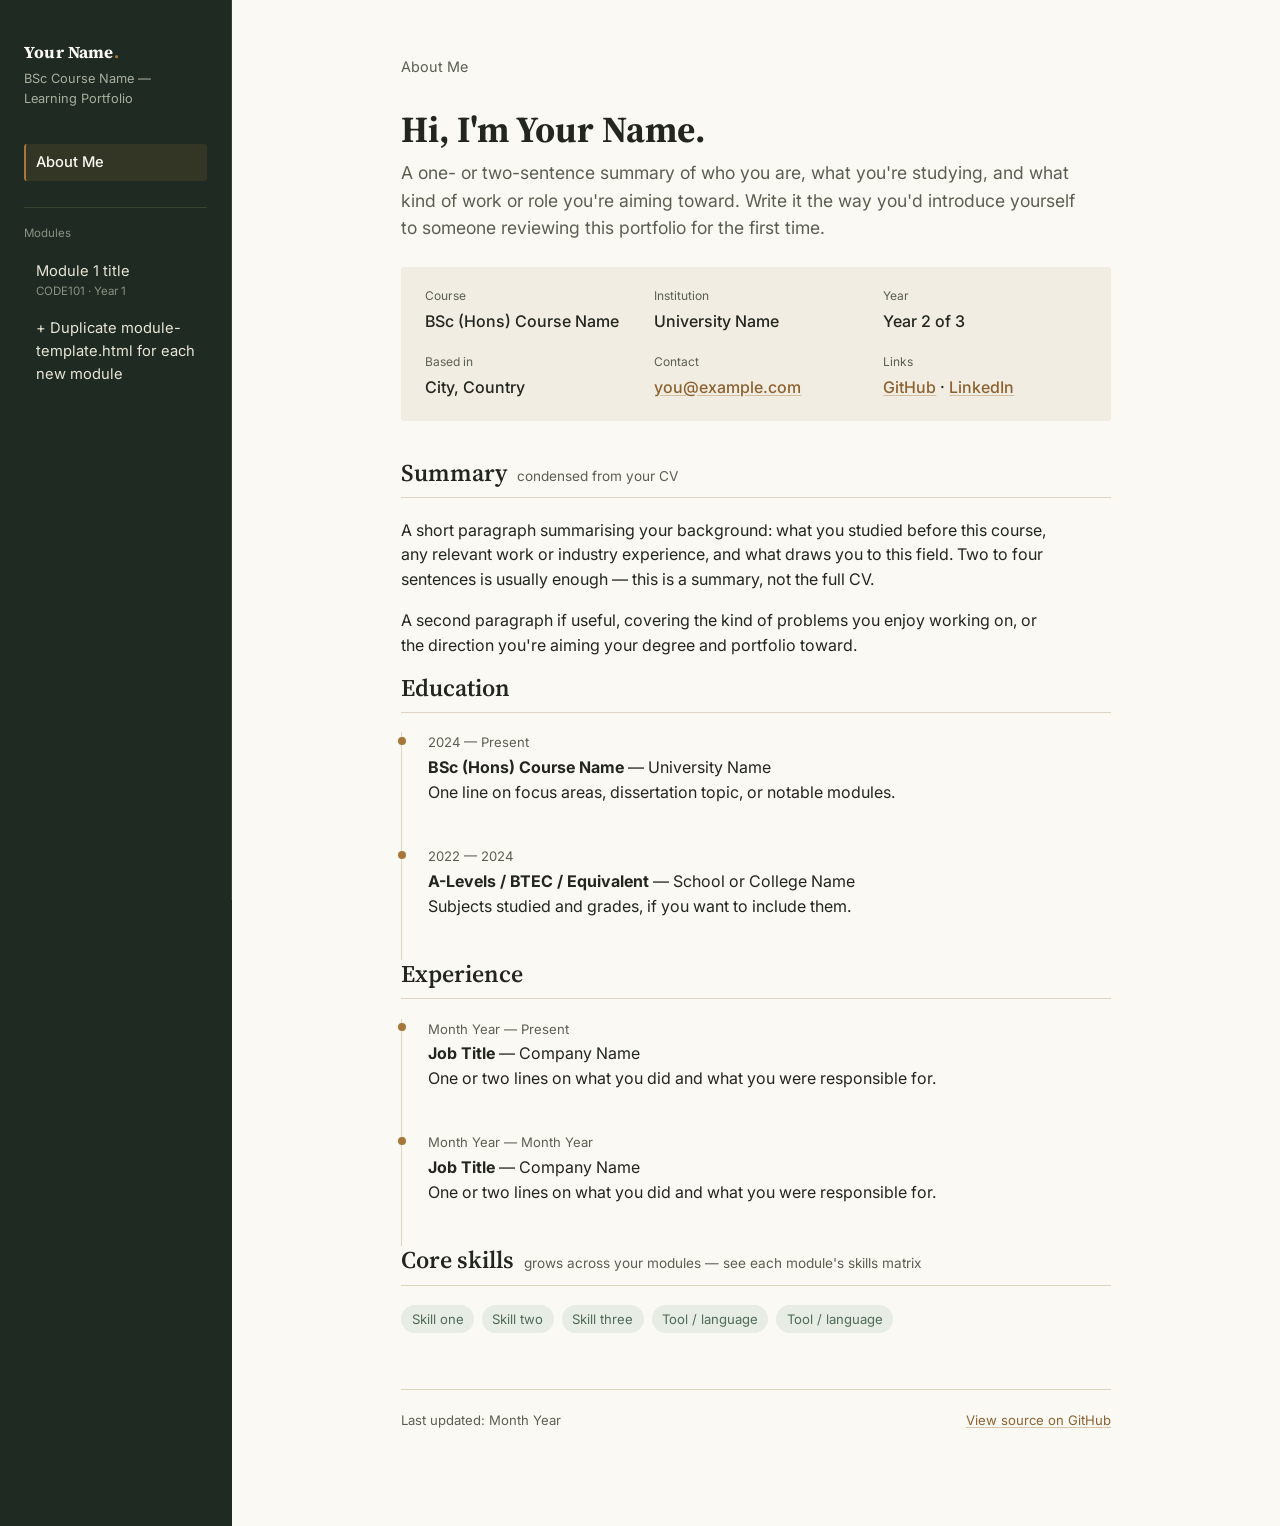
==== index.html @ b73e816d "Add files via upload" ====
<!DOCTYPE html>
<html lang="en">
<head>
<meta charset="UTF-8">
<meta name="viewport" content="width=device-width, initial-scale=1.0">
<title>About Me — Learning Portfolio</title>
<link rel="stylesheet" href="styles.css">
</head>
<body>
<div class="shell">

  <!-- ============ SPINE / NAV — copy this block, unchanged, onto every page ============ -->
  <aside class="spine">
    <p class="spine__mark">Your Name<span>.</span></p>
    <p class="spine__role">BSc Course Name — Learning Portfolio</p>

    <nav aria-label="Portfolio navigation">
      <ul>
        <li><a href="index.html" class="is-current">About Me</a></li>
      </ul>

      <p class="spine__section-label">Modules</p>
      <ul>
        <li>
          <a href="module-1.html">
            Module 1 title
            <span class="spine__module-code">CODE101 · Year 1</span>
          </a>
        </li>
        <li>
          <a href="module-template.html">
            + Duplicate module-template.html for each new module
          </a>
        </li>
      </ul>
    </nav>
  </aside>
  <!-- ============ END SPINE ============ -->

  <main class="page">
    <div class="page__inner">

      <p class="kicker">About Me</p>
      <h1>Hi, I'm Your Name.</h1>
      <p class="lede">
        A one- or two-sentence summary of who you are, what you're studying, and what
        kind of work or role you're aiming toward. Write it the way you'd introduce
        yourself to someone reviewing this portfolio for the first time.
      </p>

      <dl class="meta-grid">
        <div>
          <dt>Course</dt>
          <dd>BSc (Hons) Course Name</dd>
        </div>
        <div>
          <dt>Institution</dt>
          <dd>University Name</dd>
        </div>
        <div>
          <dt>Year</dt>
          <dd>Year 2 of 3</dd>
        </div>
        <div>
          <dt>Based in</dt>
          <dd>City, Country</dd>
        </div>
        <div>
          <dt>Contact</dt>
          <dd><a href="mailto:you@example.com">you@example.com</a></dd>
        </div>
        <div>
          <dt>Links</dt>
          <dd><a href="https://github.com/yourusername">GitHub</a> · <a href="https://linkedin.com/in/yourusername">LinkedIn</a></dd>
        </div>
      </dl>

      <section>
        <div class="section-heading">
          <h2>Summary</h2>
          <span class="hint">condensed from your CV</span>
        </div>
        <p>
          A short paragraph summarising your background: what you studied before this
          course, any relevant work or industry experience, and what draws you to this
          field. Two to four sentences is usually enough — this is a summary, not the
          full CV.
        </p>
        <p>
          A second paragraph if useful, covering the kind of problems you enjoy working
          on, or the direction you're aiming your degree and portfolio toward.
        </p>
      </section>

      <section>
        <div class="section-heading">
          <h2>Education</h2>
        </div>
        <ul class="timeline">
          <li>
            <span class="when">2024 — Present</span>
            <strong>BSc (Hons) Course Name</strong> — University Name
            <p>One line on focus areas, dissertation topic, or notable modules.</p>
          </li>
          <li>
            <span class="when">2022 — 2024</span>
            <strong>A-Levels / BTEC / Equivalent</strong> — School or College Name
            <p>Subjects studied and grades, if you want to include them.</p>
          </li>
        </ul>
      </section>

      <section>
        <div class="section-heading">
          <h2>Experience</h2>
        </div>
        <ul class="timeline">
          <li>
            <span class="when">Month Year — Present</span>
            <strong>Job Title</strong> — Company Name
            <p>One or two lines on what you did and what you were responsible for.</p>
          </li>
          <li>
            <span class="when">Month Year — Month Year</span>
            <strong>Job Title</strong> — Company Name
            <p>One or two lines on what you did and what you were responsible for.</p>
          </li>
        </ul>
      </section>

      <section>
        <div class="section-heading">
          <h2>Core skills</h2>
          <span class="hint">grows across your modules — see each module's skills matrix</span>
        </div>
        <div class="tag-row">
          <span class="tag">Skill one</span>
          <span class="tag">Skill two</span>
          <span class="tag">Skill three</span>
          <span class="tag">Tool / language</span>
          <span class="tag">Tool / language</span>
        </div>
      </section>

      <footer class="page-footer">
        <span>Last updated: Month Year</span>
        <span><a href="https://github.com/yourusername/yourrepo">View source on GitHub</a></span>
      </footer>

    </div>
  </main>
</div>
</body>
</html>
---- styles.css ----
/* ===================================================================
   Learning Portfolio — shared stylesheet
   Concept: the site is a bound notebook. The dark "spine" on the left
   is the nav (chapter tabs); the warm paper area is the page content.
   =================================================================== */

@import url('https://fonts.googleapis.com/css2?family=Source+Serif+4:opsz,wght@8..60,400;8..60,600;8..60,700&family=Inter:wght@400;500;600&display=swap');

:root{
  --cover: #1E2A22;      /* notebook cover / spine */
  --cover-line: #33452F; /* hairline on the spine */
  --paper: #FBF9F4;      /* page background */
  --paper-shade: #F1EDE2;/* recessed panels on the page */
  --ink: #22261F;        /* body text */
  --ink-soft: #5B5F52;   /* secondary text */
  --accent: #A8763A;     /* brass — links, markers, current chapter */
  --accent-dark: #8C6230;
  --moss: #4F6B57;       /* skill tags, secondary accent */
  --moss-bg: #E7ECE4;
  --rule: #DCD5C4;       /* hairline rules on paper */
  --paper-on-cover: #E9E4D6; /* text on the dark spine */
  --radius: 3px;
  --serif: "Source Serif 4", Georgia, serif;
  --sans: "Inter", -apple-system, BlinkMacSystemFont, "Segoe UI", sans-serif;
}

*{ box-sizing: border-box; }

html{ scroll-behavior: smooth; }

body{
  margin: 0;
  font-family: var(--sans);
  color: var(--ink);
  background: var(--cover);
  line-height: 1.55;
}

a{ color: var(--accent-dark); text-decoration-color: rgba(168,118,58,0.4); text-underline-offset: 2px; }
a:hover{ color: var(--accent); }
a:focus-visible, button:focus-visible, summary:focus-visible{
  outline: 2px solid var(--accent);
  outline-offset: 2px;
}

/* ---------- Layout shell: spine + page ---------- */

.shell{
  display: flex;
  min-height: 100vh;
}

.spine{
  flex: 0 0 232px;
  background: var(--cover);
  color: var(--paper-on-cover);
  padding: 2.5rem 1.5rem 2rem;
  position: sticky;
  top: 0;
  height: 100vh;
  overflow-y: auto;
  border-right: 1px solid var(--cover-line);
}

.spine__mark{
  font-family: var(--serif);
  font-weight: 700;
  font-size: 1.05rem;
  color: var(--paper);
  letter-spacing: 0.01em;
  margin: 0 0 0.2rem;
}

.spine__mark span{ color: var(--accent); }

.spine__role{
  font-size: 0.8rem;
  color: #A9AF9E;
  margin: 0 0 2.2rem;
}

.spine__section-label{
  font-size: 0.72rem;
  color: #8B9282;
  margin: 1.6rem 0 0.6rem;
  padding-top: 1.1rem;
  border-top: 1px solid var(--cover-line);
}

.spine nav ul{
  list-style: none;
  margin: 0;
  padding: 0;
}

.spine nav li + li{ margin-top: 0.15rem; }

.spine nav a{
  display: block;
  padding: 0.45rem 0.6rem;
  border-radius: var(--radius);
  color: var(--paper-on-cover);
  text-decoration: none;
  font-size: 0.92rem;
  border-left: 2px solid transparent;
  transition: background 0.15s ease, border-color 0.15s ease;
}

.spine nav a:hover{ background: rgba(255,255,255,0.05); }

.spine nav a.is-current{
  color: var(--paper);
  border-left-color: var(--accent);
  background: rgba(168,118,58,0.15);
  font-weight: 500;
}

.spine__module-code{
  display: block;
  font-size: 0.72rem;
  color: #8B9282;
}

.page{
  flex: 1;
  background: var(--paper);
  min-width: 0;
}

.page__inner{
  max-width: 780px;
  margin: 0 auto;
  padding: 3.5rem 2.2rem 6rem;
}

/* ---------- Typography ---------- */

h1, h2, h3{
  font-family: var(--serif);
  color: var(--ink);
  line-height: 1.2;
  margin: 0 0 0.5rem;
}

h1{ font-size: 2.3rem; font-weight: 700; }
h2{ font-size: 1.5rem; font-weight: 600; margin-top: 3rem; }
h3{ font-size: 1.15rem; font-weight: 600; margin-top: 1.6rem; }

.kicker{
  font-family: var(--sans);
  font-size: 0.9rem;
  color: var(--ink-soft);
  margin: 0 0 1.8rem;
}

p{ margin: 0 0 1rem; max-width: 66ch; }

.lede{
  font-size: 1.1rem;
  color: var(--ink-soft);
  max-width: 62ch;
}

section + section{ margin-top: 0; }

.section-heading{
  display: flex;
  align-items: baseline;
  gap: 0.6rem;
  border-bottom: 1px solid var(--rule);
  padding-bottom: 0.6rem;
  margin-bottom: 1.2rem;
}

.section-heading h2{ margin: 0; }

.section-heading .hint{
  font-size: 0.85rem;
  color: var(--ink-soft);
  font-family: var(--sans);
}

/* ---------- About page: CV summary ---------- */

.meta-grid{
  display: grid;
  grid-template-columns: repeat(auto-fit, minmax(160px, 1fr));
  gap: 1.2rem 1.6rem;
  margin: 1.6rem 0 2.4rem;
  padding: 1.3rem 1.5rem;
  background: var(--paper-shade);
  border-radius: var(--radius);
}

.meta-grid dt{
  font-size: 0.75rem;
  color: var(--ink-soft);
  margin-bottom: 0.2rem;
}

.meta-grid dd{
  margin: 0;
  font-weight: 500;
}

.timeline{
  list-style: none;
  margin: 0;
  padding: 0;
  border-left: 1px solid var(--rule);
}

.timeline li{
  position: relative;
  padding: 0 0 1.6rem 1.6rem;
}

.timeline li::before{
  content: "";
  position: absolute;
  left: -4.5px;
  top: 0.3rem;
  width: 8px;
  height: 8px;
  border-radius: 50%;
  background: var(--accent);
}

.timeline .when{
  display: block;
  font-size: 0.82rem;
  color: var(--ink-soft);
  margin-bottom: 0.15rem;
}

.tag-row{
  display: flex;
  flex-wrap: wrap;
  gap: 0.5rem;
  margin: 0.4rem 0 0;
}

.tag{
  display: inline-block;
  font-size: 0.82rem;
  padding: 0.25rem 0.65rem;
  background: var(--moss-bg);
  color: var(--moss);
  border-radius: 999px;
}

/* ---------- Module pages ---------- */

.module-header{
  border-bottom: 1px solid var(--rule);
  padding-bottom: 1.6rem;
  margin-bottom: 2rem;
}

.module-header .code{
  font-size: 0.85rem;
  color: var(--accent-dark);
  font-weight: 600;
}

.outcome-list{
  margin: 0;
  padding: 0;
  list-style: none;
  counter-reset: outcome;
}

.outcome-list li{
  counter-increment: outcome;
  position: relative;
  padding-left: 2.2rem;
  margin-bottom: 0.9rem;
}

.outcome-list li::before{
  content: counter(outcome);
  position: absolute;
  left: 0;
  top: 0;
  width: 1.5rem;
  height: 1.5rem;
  border: 1px solid var(--accent);
  color: var(--accent-dark);
  border-radius: 50%;
  font-size: 0.78rem;
  font-family: var(--sans);
  font-weight: 600;
  display: flex;
  align-items: center;
  justify-content: center;
}

.artefact-grid{
  display: grid;
  grid-template-columns: repeat(auto-fit, minmax(220px, 1fr));
  gap: 1.1rem;
  margin: 0 0 1rem;
}

.artefact-card{
  border: 1px solid var(--rule);
  border-radius: var(--radius);
  padding: 1.1rem 1.2rem;
  background: var(--paper);
}

.artefact-card h3{ margin-top: 0; font-size: 1.02rem; }

.artefact-card .desc{ font-size: 0.93rem; color: var(--ink-soft); margin-bottom: 0.7rem; }

.feedback{
  font-size: 0.88rem;
  border-left: 2px solid var(--moss);
  padding-left: 0.7rem;
  color: var(--ink);
  background: var(--moss-bg);
  padding: 0.5rem 0.7rem;
  border-radius: 0 var(--radius) var(--radius) 0;
}

.feedback .who{ font-weight: 600; display: block; margin-bottom: 0.1rem; font-size: 0.82rem; color: var(--moss); }

.reflection{
  background: var(--paper-shade);
  padding: 1.4rem 1.6rem;
  border-radius: var(--radius);
}

.reflection p:last-child{ margin-bottom: 0; }

.log-entry{
  border-bottom: 1px solid var(--rule);
  padding: 1.1rem 0;
}

.log-entry:last-child{ border-bottom: none; }

.log-entry__meta{
  display: flex;
  gap: 1rem;
  flex-wrap: wrap;
  font-size: 0.82rem;
  color: var(--ink-soft);
  margin-bottom: 0.4rem;
}

.log-entry__meta .date{ font-weight: 600; color: var(--ink); }

.log-entry ul{ margin: 0.4rem 0 0; padding-left: 1.2rem; }
.log-entry li{ margin-bottom: 0.25rem; }

table.skills-matrix{
  width: 100%;
  border-collapse: collapse;
  font-size: 0.92rem;
  margin-bottom: 0.5rem;
}

.skills-matrix th, .skills-matrix td{
  text-align: left;
  padding: 0.6rem 0.7rem;
  border-bottom: 1px solid var(--rule);
  vertical-align: top;
}

.skills-matrix th{
  font-size: 0.78rem;
  color: var(--ink-soft);
  font-weight: 600;
  border-bottom: 1px solid var(--ink-soft);
}

.rating{
  display: inline-flex;
  gap: 3px;
}

.rating i{
  width: 8px; height: 8px; border-radius: 50%;
  background: var(--rule);
  display: inline-block;
}

.rating i.filled{ background: var(--accent); }

.action-plan{
  background: var(--paper-shade);
  padding: 1.2rem 1.4rem;
  border-radius: var(--radius);
}

.action-plan ul{ margin: 0; padding-left: 1.2rem; }
.action-plan li{ margin-bottom: 0.5rem; }

footer.page-footer{
  margin-top: 3.5rem;
  padding-top: 1.2rem;
  border-top: 1px solid var(--rule);
  font-size: 0.82rem;
  color: var(--ink-soft);
  display: flex;
  justify-content: space-between;
  gap: 1rem;
  flex-wrap: wrap;
}

/* ---------- Mobile: spine collapses to a top bar ---------- */

@media (max-width: 820px){
  .shell{ flex-direction: column; }

  .spine{
    position: static;
    height: auto;
    width: 100%;
    flex: none;
    padding: 1.4rem 1.4rem 1.2rem;
    border-right: none;
    border-bottom: 1px solid var(--cover-line);
  }

  .spine__section-label:first-of-type{ border-top: none; padding-top: 0; }

  .page__inner{ padding: 2.4rem 1.3rem 4rem; }

  h1{ font-size: 1.9rem; }
}

@media (prefers-reduced-motion: reduce){
  html{ scroll-behavior: auto; }
  *{ transition: none !important; }
}
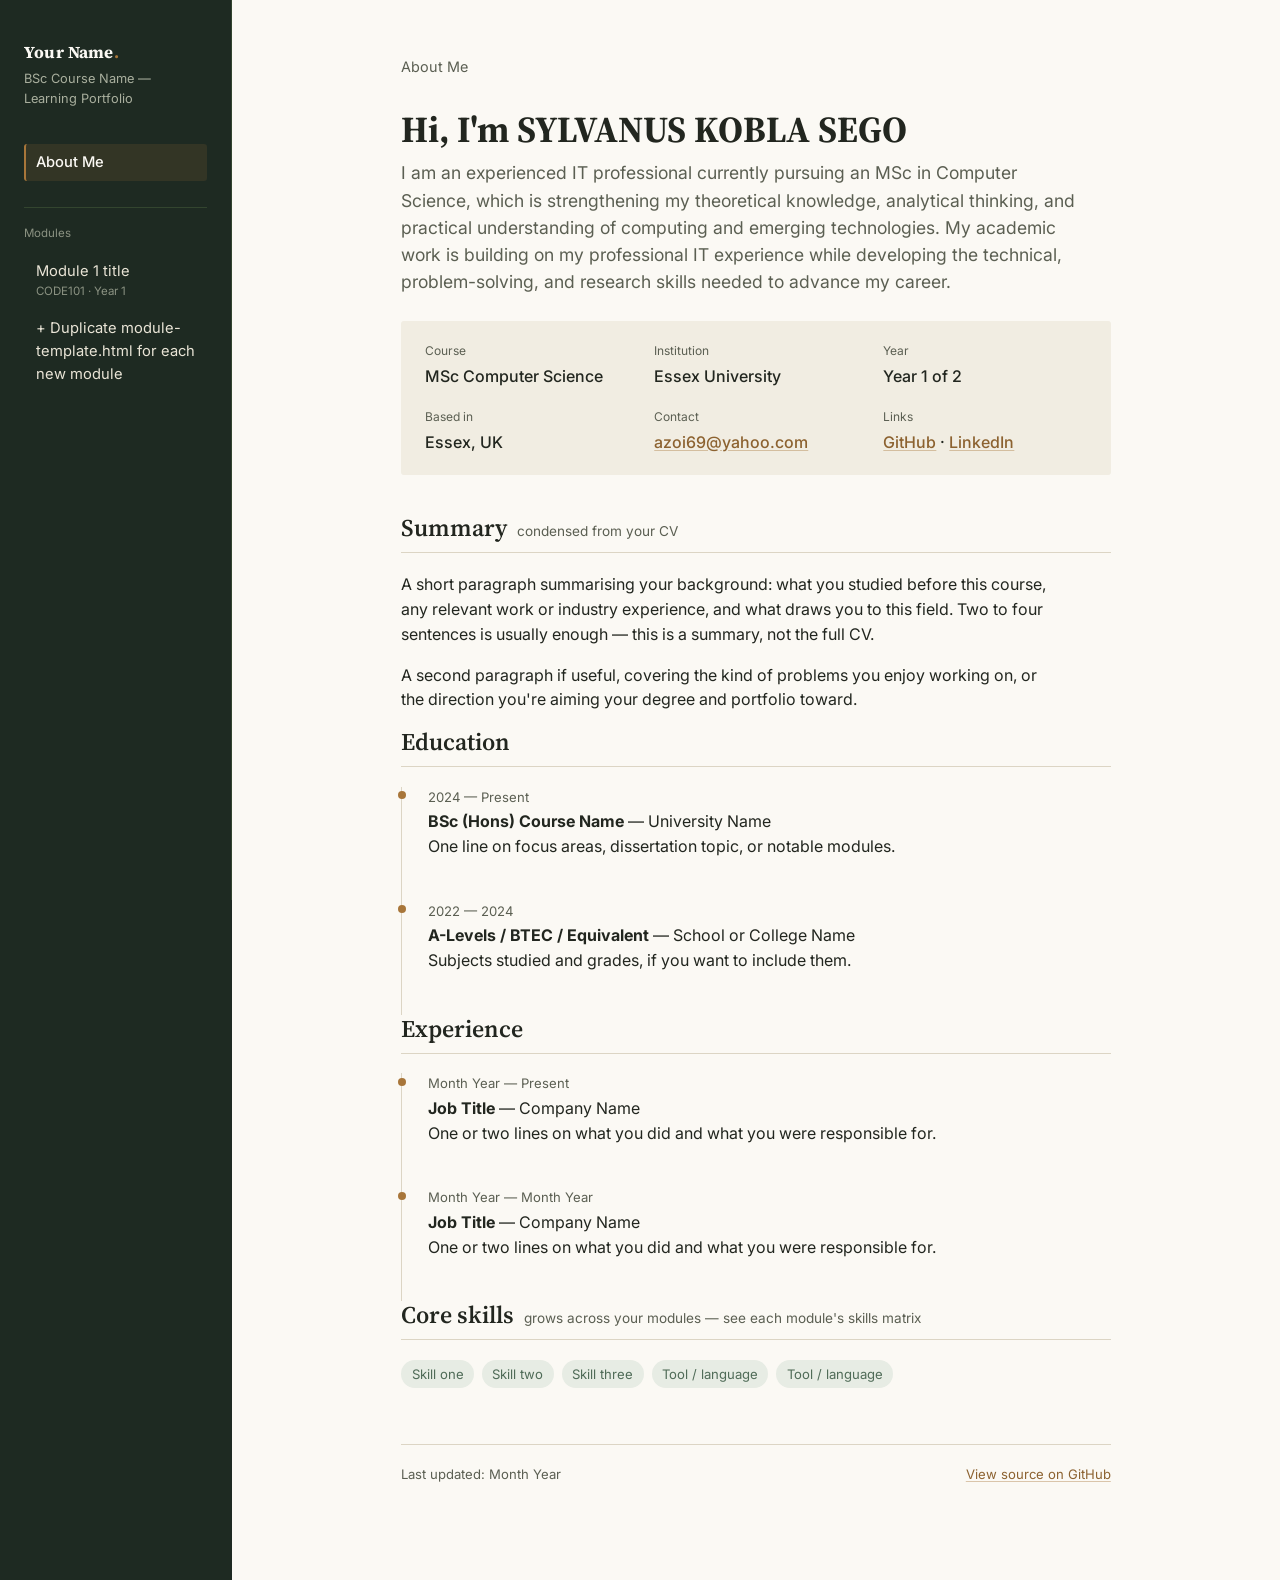
==== commit b4fe3fa3: "Update index.html" ====
--- a/index.html
+++ b/index.html
@@ -41,37 +41,39 @@
     <div class="page__inner">
 
       <p class="kicker">About Me</p>
-      <h1>Hi, I'm Your Name.</h1>
+      <h1>Hi, I'm SYLVANUS KOBLA SEGO</h1>
       <p class="lede">
-        A one- or two-sentence summary of who you are, what you're studying, and what
-        kind of work or role you're aiming toward. Write it the way you'd introduce
-        yourself to someone reviewing this portfolio for the first time.
+        I am an experienced IT professional currently pursuing an MSc in Computer Science, 
+        which is strengthening my theoretical knowledge, analytical thinking, and practical 
+        understanding of computing and emerging technologies. My academic work is building on 
+        my professional IT experience while developing the technical, problem-solving, and 
+        research skills needed to advance my career.
       </p>
 
       <dl class="meta-grid">
         <div>
           <dt>Course</dt>
-          <dd>BSc (Hons) Course Name</dd>
+          <dd>MSc Computer Science</dd>
         </div>
         <div>
           <dt>Institution</dt>
-          <dd>University Name</dd>
+          <dd>Essex University</dd>
         </div>
         <div>
           <dt>Year</dt>
-          <dd>Year 2 of 3</dd>
+          <dd>Year 1 of 2</dd>
         </div>
         <div>
           <dt>Based in</dt>
-          <dd>City, Country</dd>
+          <dd>Essex, UK</dd>
         </div>
         <div>
           <dt>Contact</dt>
-          <dd><a href="mailto:you@example.com">you@example.com</a></dd>
+          <dd><a href="mailto:azoi69@yahoo.com">azoi69@yahoo.com</a></dd>
         </div>
         <div>
           <dt>Links</dt>
-          <dd><a href="https://github.com/yourusername">GitHub</a> · <a href="https://linkedin.com/in/yourusername">LinkedIn</a></dd>
+          <dd><a href="https://github.com/siva-tadigh">GitHub</a> · <a href="https://linkedin.com/in/yourusername">LinkedIn</a></dd>
         </div>
       </dl>
 
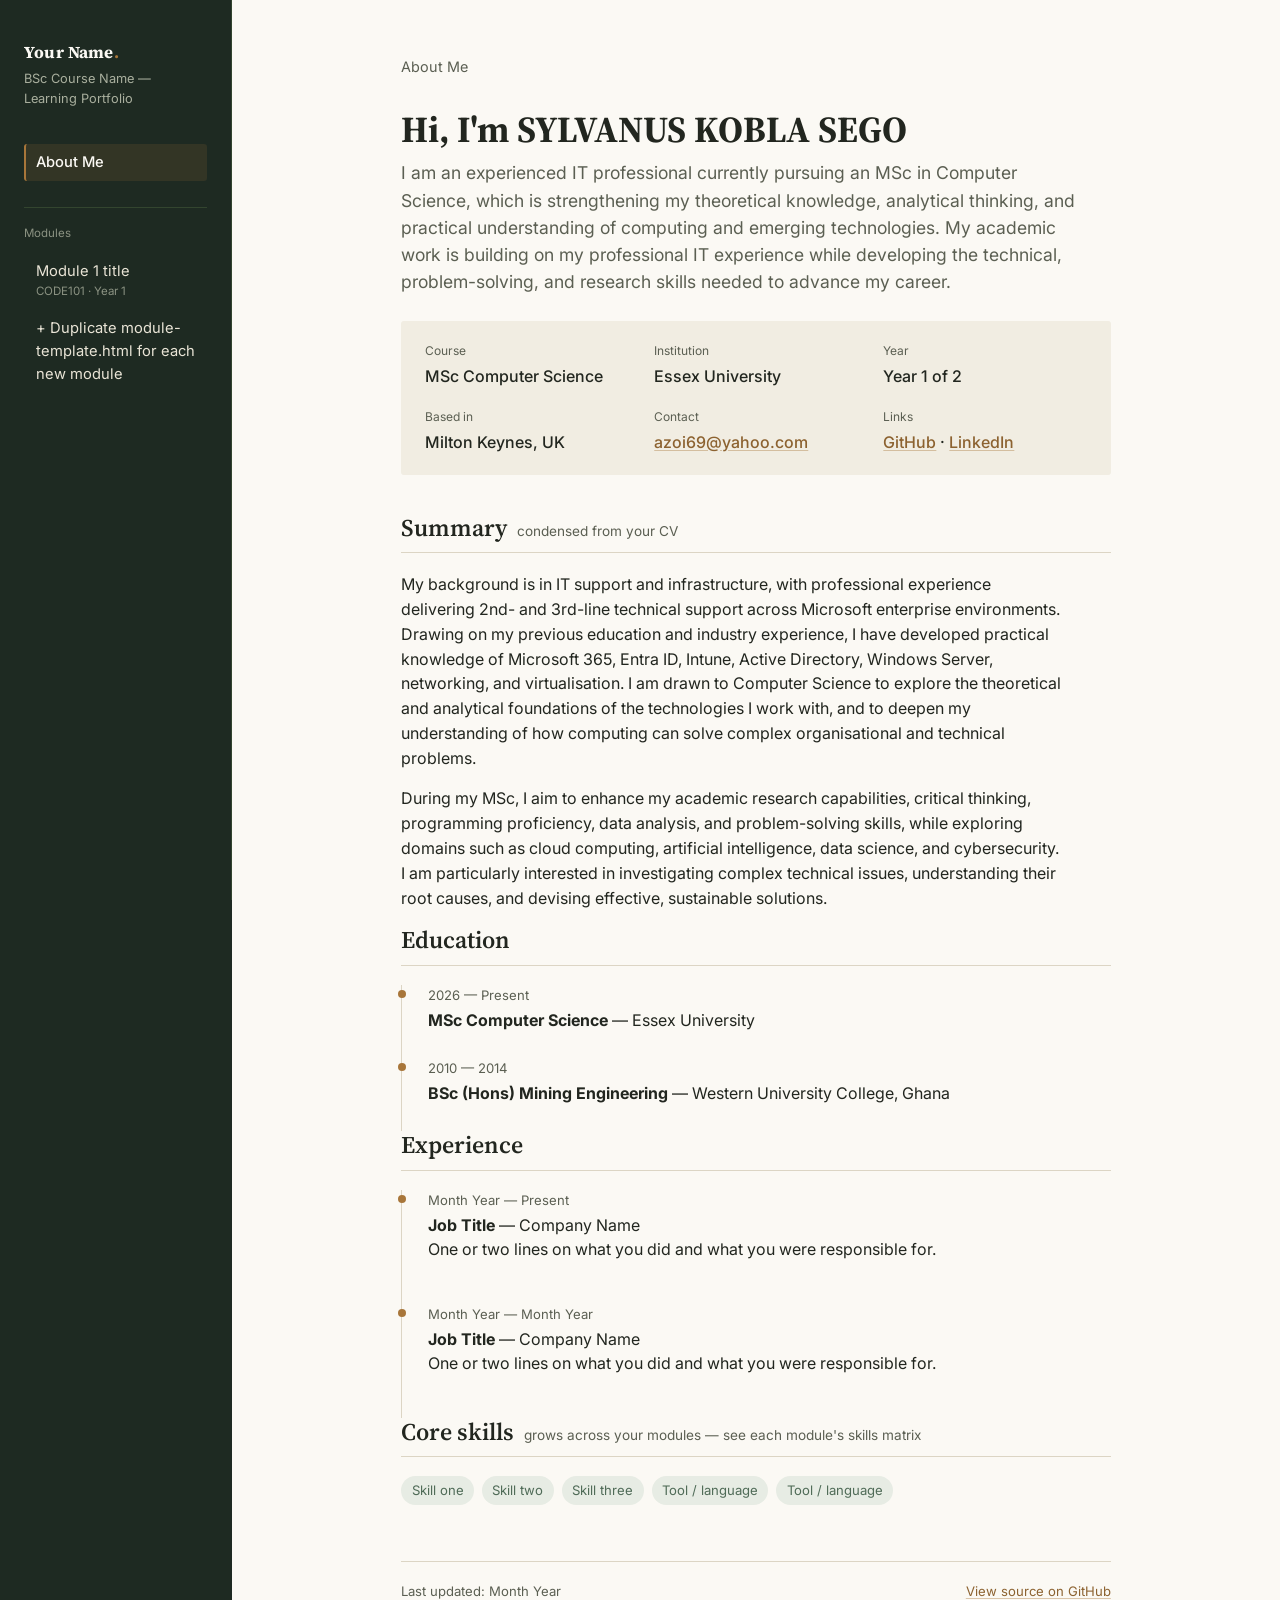
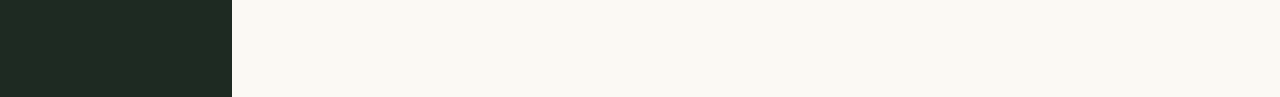
==== commit 4cf802ee: "Summary and education details updated in index.html to reflect current academic pursuits and profess" ====
--- a/index.html
+++ b/index.html
@@ -65,7 +65,7 @@
         </div>
         <div>
           <dt>Based in</dt>
-          <dd>Essex, UK</dd>
+          <dd>Milton Keynes, UK</dd>
         </div>
         <div>
           <dt>Contact</dt>
@@ -83,14 +83,21 @@
           <span class="hint">condensed from your CV</span>
         </div>
         <p>
-          A short paragraph summarising your background: what you studied before this
-          course, any relevant work or industry experience, and what draws you to this
-          field. Two to four sentences is usually enough — this is a summary, not the
-          full CV.
+          My background is in IT support and infrastructure, with professional experience 
+          delivering 2nd- and 3rd-line technical support across Microsoft enterprise 
+          environments. Drawing on my previous education and industry experience, I have developed 
+          practical knowledge of Microsoft 365, Entra ID, Intune, Active Directory, Windows 
+          Server, networking, and virtualisation. I am drawn to Computer Science to explore the 
+          theoretical and analytical foundations of the technologies I work with, and to
+          deepen my understanding of how computing can solve complex organisational and 
+          technical problems.
         </p>
         <p>
-          A second paragraph if useful, covering the kind of problems you enjoy working
-          on, or the direction you're aiming your degree and portfolio toward.
+         During my MSc, I aim to enhance my academic research capabilities, critical thinking,
+         programming proficiency, data analysis, and problem-solving skills, while exploring 
+         domains such as cloud computing, artificial intelligence, data science, and 
+         cybersecurity. I am particularly interested in investigating complex technical 
+         issues, understanding their root causes, and devising effective, sustainable solutions.
         </p>
       </section>
 
@@ -100,14 +107,12 @@
         </div>
         <ul class="timeline">
           <li>
-            <span class="when">2024 — Present</span>
-            <strong>BSc (Hons) Course Name</strong> — University Name
-            <p>One line on focus areas, dissertation topic, or notable modules.</p>
+            <span class="when">2026 — Present</span>
+            <strong>MSc Computer Science</strong> — Essex University
           </li>
           <li>
-            <span class="when">2022 — 2024</span>
-            <strong>A-Levels / BTEC / Equivalent</strong> — School or College Name
-            <p>Subjects studied and grades, if you want to include them.</p>
+            <span class="when">2010 — 2014</span>
+            <strong>BSc (Hons) Mining Engineering</strong> — Western University College, Ghana
           </li>
         </ul>
       </section>
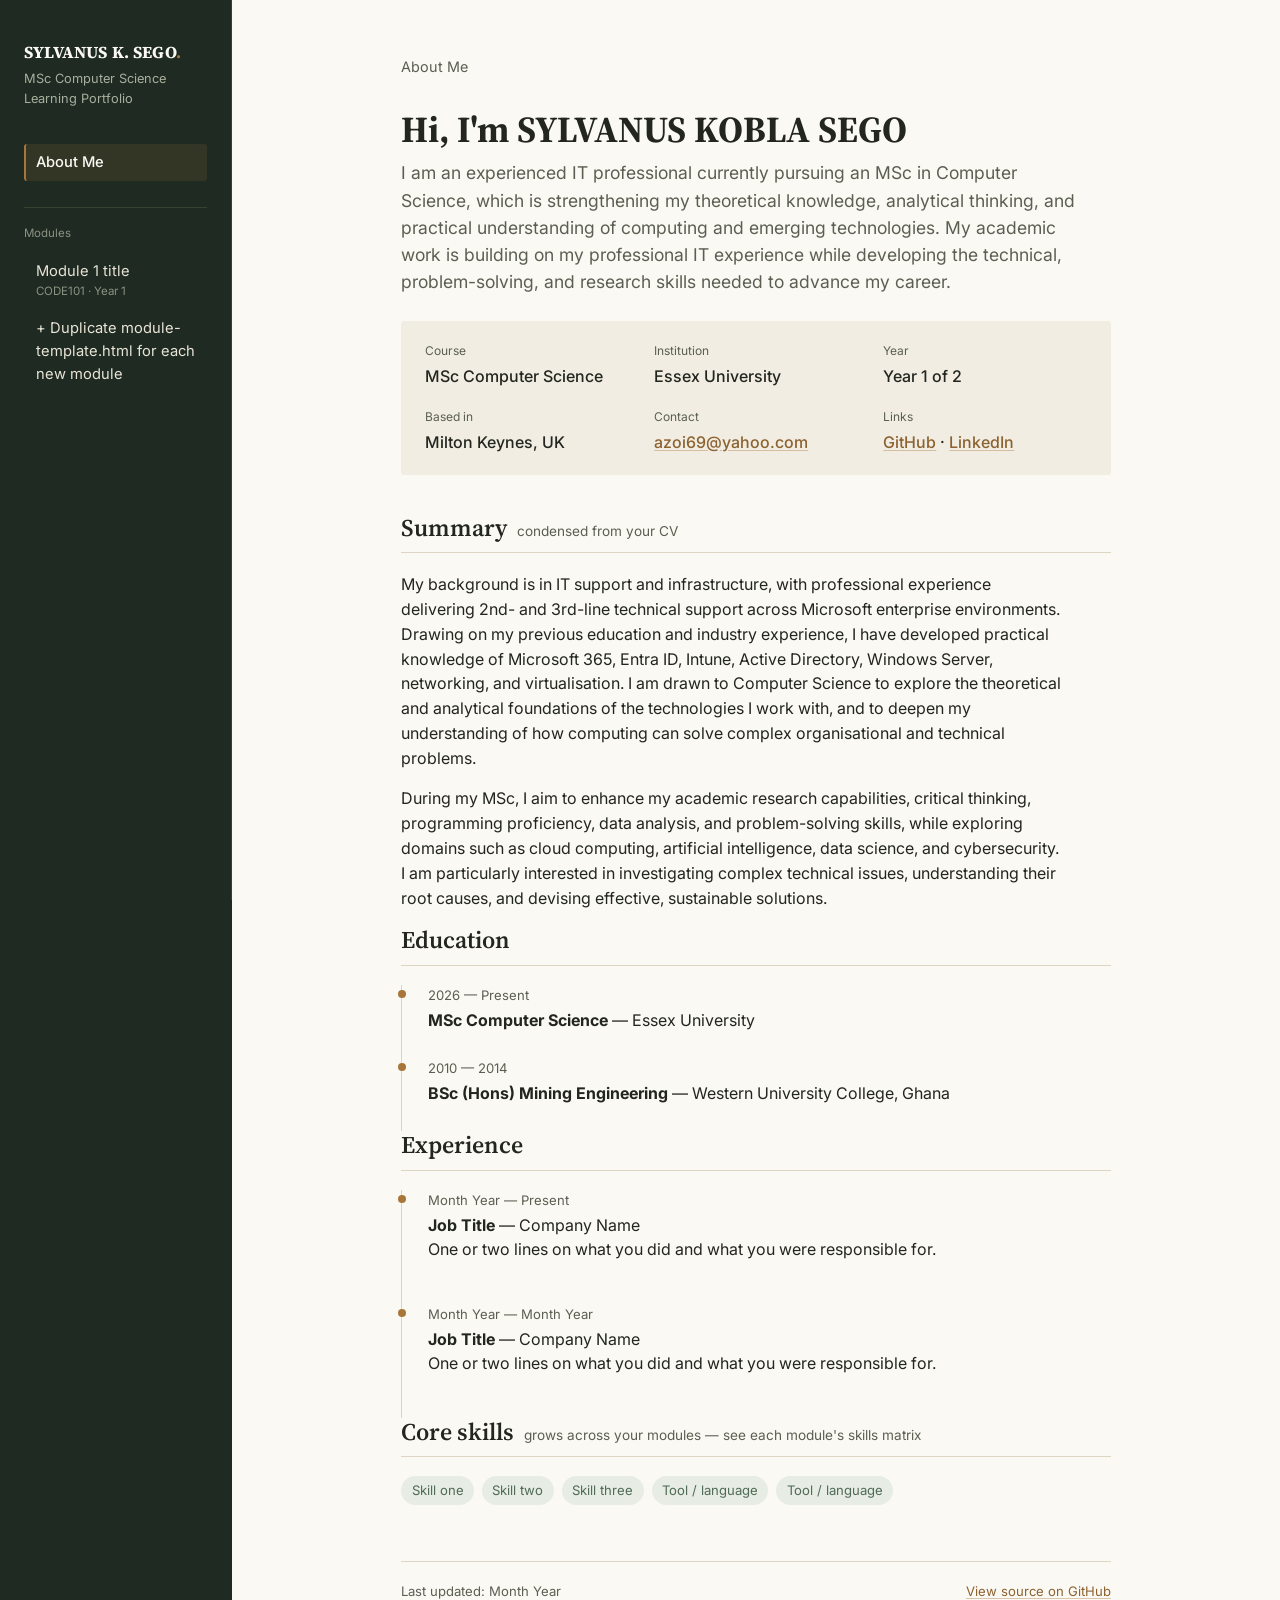
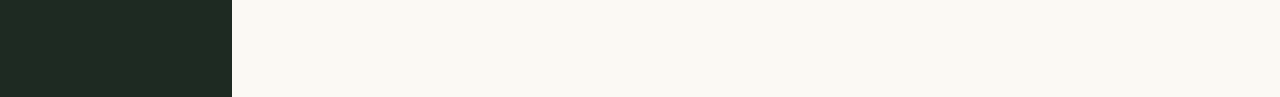
==== commit fbabe2b2: "Update index.html" ====
--- a/index.html
+++ b/index.html
@@ -11,8 +11,9 @@
 
   <!-- ============ SPINE / NAV — copy this block, unchanged, onto every page ============ -->
   <aside class="spine">
-    <p class="spine__mark">Your Name<span>.</span></p>
-    <p class="spine__role">BSc Course Name — Learning Portfolio</p>
+    <p class="spine__mark">SYLVANUS K. SEGO<span>.</span></p>
+    <p class="spine__role">MSc Computer Science 
+      Learning Portfolio</p>
 
     <nav aria-label="Portfolio navigation">
       <ul>
